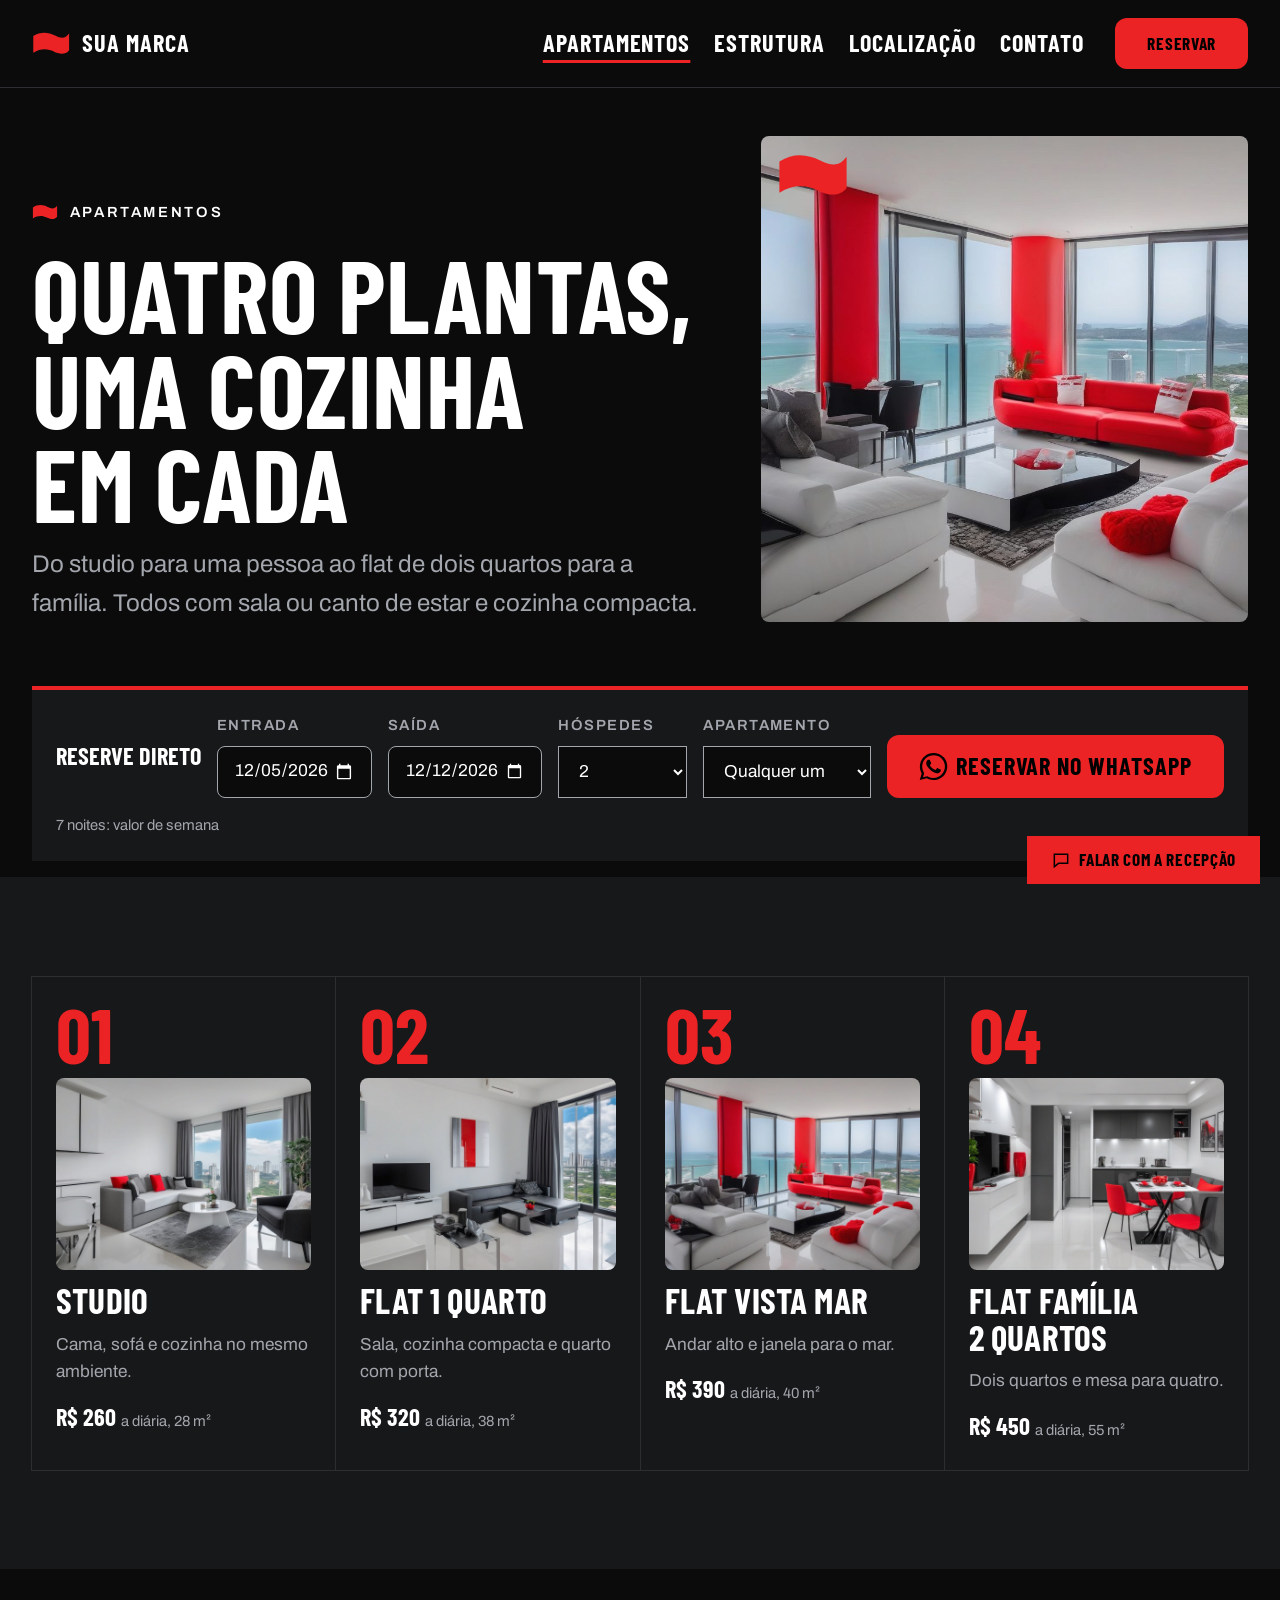
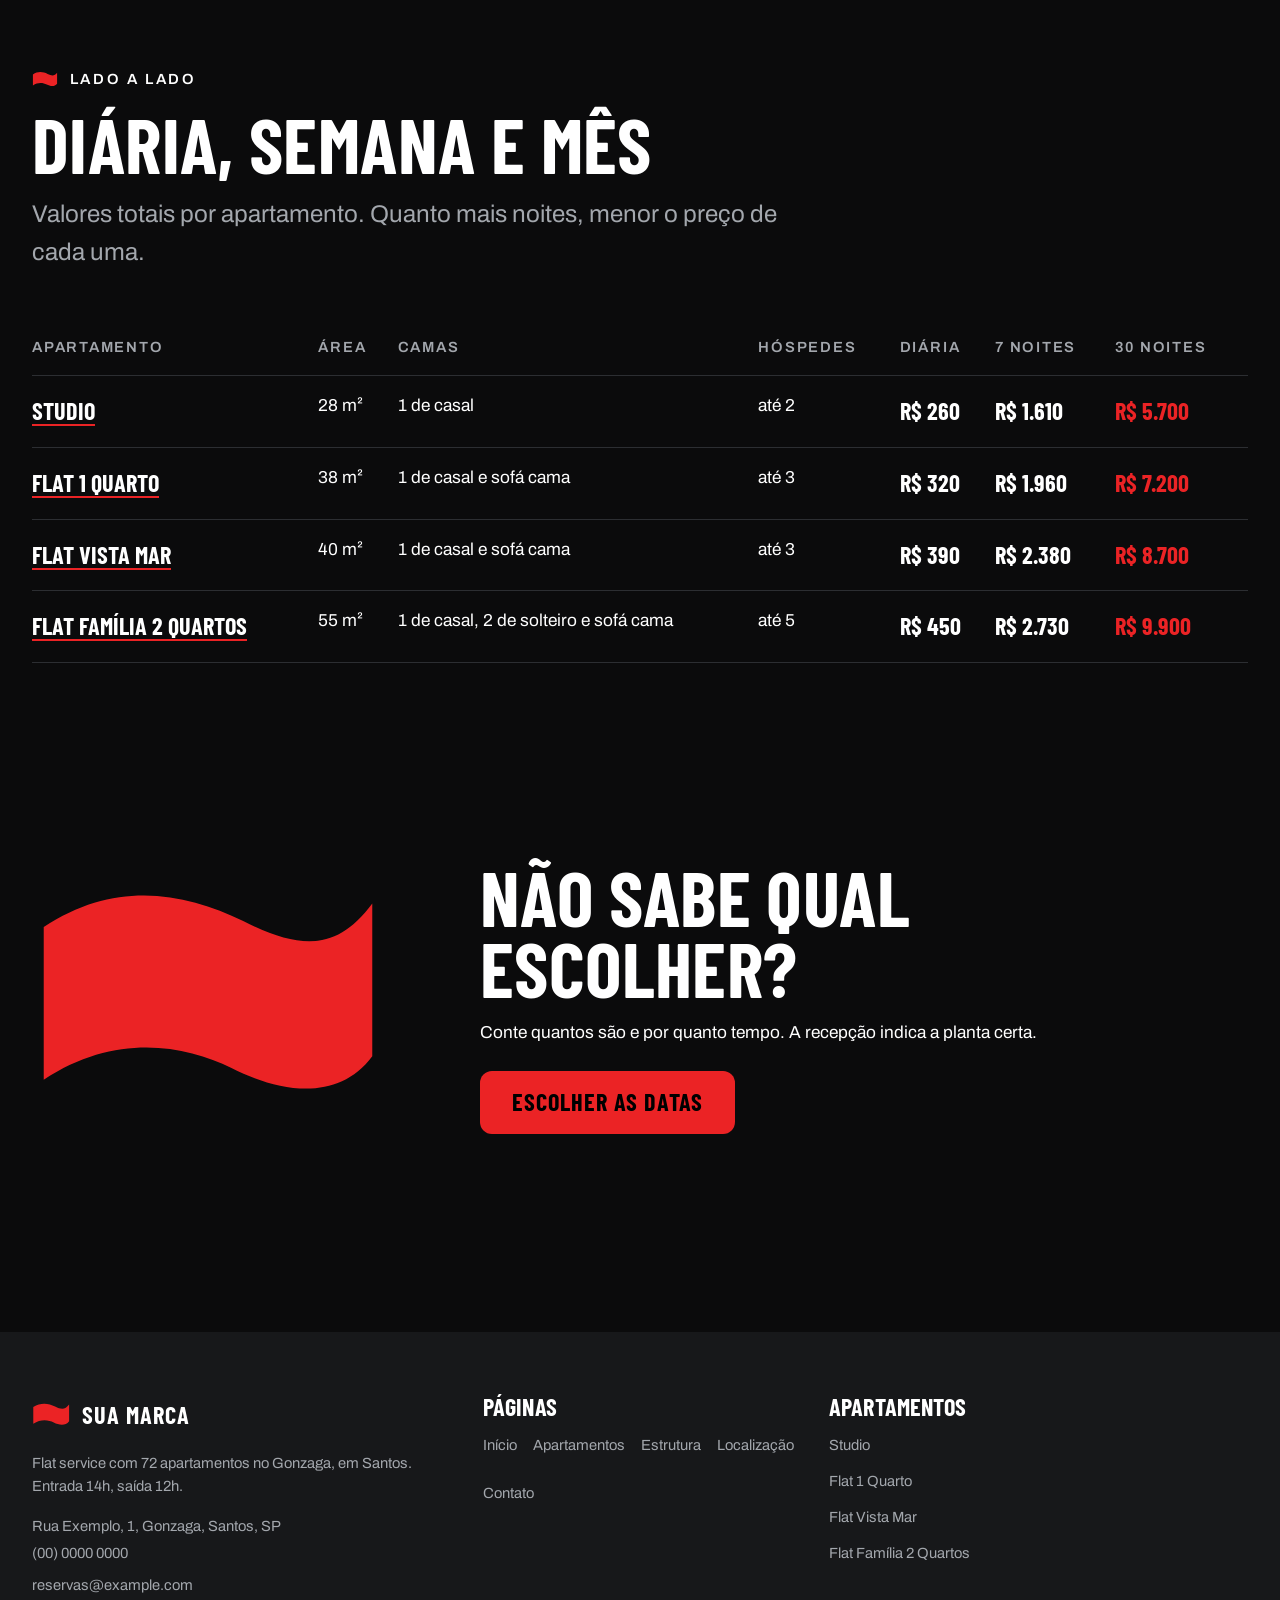
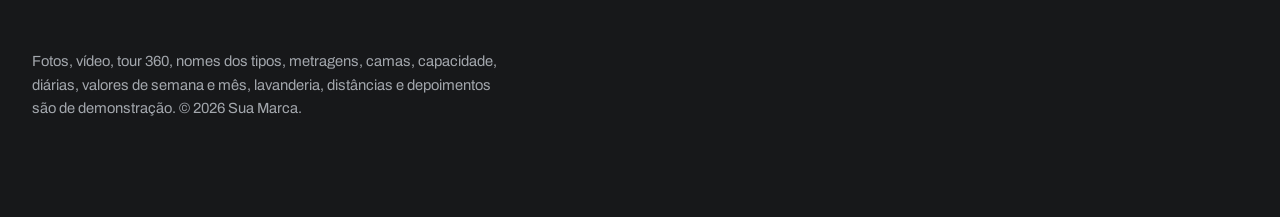
==== apartamentos.html @ 9be9b2e8 "Site novo: páginas, fotos, tour 360 e vídeo do hero" ====
<!doctype html>
<html lang="pt-BR">
<head>
<meta charset="utf-8">
<meta name="viewport" content="width=device-width, initial-scale=1">
<title>Apartamentos e valores de semana e mês | Sua Marca</title>
<meta name="description" content="Studio, Flat 1 Quarto, Flat Vista Mar e Flat Família 2 Quartos no Gonzaga, em Santos, com tabela de diária, 7 e 30 noites e tour 360.">
<link rel="canonical" href="https://lugusofficial.github.io/flat-service-santos/apartamentos.html">
<meta property="og:type" content="website">
<meta property="og:site_name" content="Sua Marca">
<meta property="og:title" content="Apartamentos e valores de semana e mês | Sua Marca">
<meta property="og:description" content="Studio, Flat 1 Quarto, Flat Vista Mar e Flat Família 2 Quartos no Gonzaga, em Santos, com tabela de diária, 7 e 30 noites e tour 360.">
<meta property="og:url" content="https://lugusofficial.github.io/flat-service-santos/apartamentos.html">
<meta property="og:image" content="assets/fachada.jpg">
<meta name="twitter:card" content="summary_large_image">
<meta name="theme-color" content="#0b0b0c">
<link rel="icon" href="assets/favicon.svg" type="image/svg+xml">
<link rel="preconnect" href="https://fonts.googleapis.com">
<link rel="preconnect" href="https://fonts.gstatic.com" crossorigin>
<link rel="stylesheet" href="https://fonts.googleapis.com/css2?family=Barlow+Condensed:wght@700&family=Archivo:wght@400;600&display=swap">
<link rel="stylesheet" href="css/tokens.css?v=4b7192af">
<link rel="stylesheet" href="css/base.css?v=050fb767">
<link rel="stylesheet" href="css/site.css?v=db45682c">
<script type="application/ld+json">{"@context": "https://schema.org", "@type": "Hotel", "name": "Sua Marca", "description": "Flat service com 72 apartamentos com sala, cozinha compacta e quarto no Gonzaga, em Santos.", "url": "https://lugusofficial.github.io/flat-service-santos/", "telephone": "+0000000000", "email": "reservas@example.com", "checkinTime": "14:00", "checkoutTime": "12:00", "numberOfRooms": 72, "address": {"@type": "PostalAddress", "streetAddress": "Rua Exemplo, 1", "addressLocality": "Santos", "addressRegion": "SP", "addressCountry": "BR"}, "amenityFeature": [{"@type": "LocationFeatureSpecification", "name": "Cozinha compacta", "value": true}, {"@type": "LocationFeatureSpecification", "name": "Café da manhã", "value": true}, {"@type": "LocationFeatureSpecification", "name": "Sala de eventos", "value": true}, {"@type": "LocationFeatureSpecification", "name": "Wifi grátis", "value": true}]}</script>
<script src="js/main.js?v=2a4c74f6" defer></script>
<script src="js/atendente.js?v=bc382a31" defer></script>
</head>
<body>
<a class="skip-link" href="#main">Pular para o conteúdo</a>
<header class="site-header">
  <div class="container site-header__inner">
    <a class="brand" href="index.html" aria-label="Sua Marca, página inicial"><svg class="brand__bandeira" viewBox="0 0 60 40" aria-hidden="true" focusable="false"><path d="M2 8C14 0 26 2 36 7s16 5 22-3v26c-6 8-16 6-24 2S14 26 2 34z" fill="currentColor"/></svg><span>Sua Marca</span></a>
    <button class="nav-toggle" type="button" aria-expanded="false" aria-controls="site-nav">
      <svg class="icon icon--menu" viewBox="0 0 24 24" aria-hidden="true" focusable="false"><path d="M4 7h16M4 12h16M4 17h16"/></svg>
      <svg class="icon icon--close" viewBox="0 0 24 24" aria-hidden="true" focusable="false" hidden><path d="M6 6l12 12M18 6L6 18"/></svg>
      <span class="visually-hidden">Menu</span>
    </button>
    <nav class="site-nav" id="site-nav" aria-label="Principal" data-open="false">
      <ul><li><a href="apartamentos.html" aria-current="page">Apartamentos</a></li><li><a href="estrutura.html">Estrutura</a></li><li><a href="localizacao.html">Localização</a></li><li><a href="contato.html">Contato</a></li></ul>
      <a class="btn btn--primary" href="#reservar">Reservar</a>
    </nav>
  </div>
</header>
<main id="main">
  <section class="topo hero">
    <div class="container">
      <div class="stack">
        <p class="kicker">Apartamentos</p>
        <h1>Quatro plantas, uma cozinha em cada</h1>
        <p class="lead">Do studio para uma pessoa ao flat de dois quartos para a família. Todos com sala ou canto de estar e cozinha compacta.</p>
        
      </div>
      <div class="topo__foto"><img src="assets/vista-1.jpg" alt="Sala do flat em andar alto com janela grande para a praia e o mar" width="1216" height="832" decoding="async"></div>
    </div>
  </section>

<div class="reserva" id="reservar">
  <form class="container reserva__form" action="contato.html" method="get" data-reserva data-whatsapp="https://wa.me/0000000000">
    <p class="reserva__titulo">Reserve direto</p>
    <div class="field"><label for="r-entrada">Entrada</label><input id="r-entrada" name="entrada" type="date" required></div>
    <div class="field"><label for="r-saida">Saída</label><input id="r-saida" name="saida" type="date" required></div>
    <div class="field"><label for="r-hospedes">Hóspedes</label><select id="r-hospedes" name="hospedes"><option value="1">1</option><option value="2" selected>2</option><option value="3">3</option><option value="4">4</option><option value="5">5</option></select></div>
    <div class="field"><label for="r-apto">Apartamento</label><select id="r-apto" name="apartamento"><option value="">Qualquer um</option><option>Studio</option><option>Flat 1 Quarto</option><option>Flat Vista Mar</option><option>Flat Família 2 Quartos</option></select></div>
    <button class="btn btn--primary" type="submit"><svg class="icon icon--wa" viewBox="0 0 24 24" aria-hidden="true" focusable="false"><path d="M17.47 14.38c-.3-.15-1.76-.87-2.03-.97-.27-.1-.47-.15-.67.15-.2.3-.77.97-.94 1.17-.17.2-.35.22-.65.07-.3-.15-1.26-.46-2.4-1.48-.89-.79-1.49-1.77-1.66-2.07-.17-.3-.02-.46.13-.61.13-.13.3-.35.45-.52.15-.17.2-.3.3-.5.1-.2.05-.37-.02-.52-.07-.15-.67-1.62-.92-2.22-.24-.58-.49-.5-.67-.51h-.57c-.2 0-.52.07-.8.37-.27.3-1.04 1.02-1.04 2.48s1.07 2.88 1.21 3.08c.15.2 2.1 3.2 5.08 4.49.71.31 1.26.49 1.69.63.71.23 1.36.2 1.87.12.57-.09 1.76-.72 2.01-1.41.25-.7.25-1.29.17-1.41-.07-.13-.27-.2-.57-.35zM12.05 21.5h-.01a9.4 9.4 0 0 1-4.79-1.31l-.34-.2-3.56.93.95-3.47-.22-.36a9.38 9.38 0 0 1-1.44-5.01c0-5.19 4.23-9.41 9.42-9.41a9.36 9.36 0 0 1 6.66 2.76 9.35 9.35 0 0 1 2.75 6.66c0 5.19-4.23 9.41-9.42 9.41zm8.02-17.43A11.27 11.27 0 0 0 12.05.75C5.8.75.72 5.83.72 12.08c0 2 .52 3.95 1.52 5.66L.62 23.25l5.65-1.48a11.3 11.3 0 0 0 5.78 1.48h.01c6.25 0 11.33-5.08 11.33-11.33 0-3.03-1.18-5.87-3.32-8.01z"/></svg>Reservar no WhatsApp</button>
    <p class="reserva__noites" data-noites aria-live="polite"></p>
  </form>
</div>

  <section class="section faixa">
    <div class="container">
      <h2 class="visually-hidden">Os quatro tipos</h2>
      <div class="aptos linhas" data-reveal-filhos>
        <a class="apto" href="studio.html">
          <span class="apto__num">01</span>
          <img src="assets/studio-1.jpg" alt="Studio com cama de casal, sofá grafite, mesa redonda e cozinha compacta branca junto à janela" width="1216" height="832" loading="lazy" decoding="async">
          <h3>Studio</h3>
          <p>Cama, sofá e cozinha no mesmo ambiente.</p>
          <p class="apto__preco">R$ 260 <small>a diária, 28 m²</small></p>
        </a>
        <a class="apto" href="flat-1-quarto.html">
          <span class="apto__num">02</span>
          <img src="assets/umquarto-1.jpg" alt="Sala do flat com sofá de couro preto, TV, mesa para dois, cozinha compacta e porta para a sacada" width="1216" height="832" loading="lazy" decoding="async">
          <h3>Flat 1 Quarto</h3>
          <p>Sala, cozinha compacta e quarto com porta.</p>
          <p class="apto__preco">R$ 320 <small>a diária, 38 m²</small></p>
        </a>
        <a class="apto" href="flat-vista-mar.html">
          <span class="apto__num">03</span>
          <img src="assets/vista-1.jpg" alt="Sala do flat em andar alto com janela grande para a praia e o mar de Santos, sofá grafite e almofada vermelha" width="1216" height="832" loading="lazy" decoding="async">
          <h3>Flat Vista Mar</h3>
          <p>Andar alto e janela para o mar.</p>
          <p class="apto__preco">R$ 390 <small>a diária, 40 m²</small></p>
        </a>
        <a class="apto" href="flat-familia.html">
          <span class="apto__num">04</span>
          <img src="assets/familia-1.jpg" alt="Sala do flat de dois quartos com sofá cama, mesa para quatro e cozinha compacta, decoração branca e grafite" width="1216" height="832" loading="lazy" decoding="async">
          <h3>Flat Família 2 Quartos</h3>
          <p>Dois quartos e mesa para quatro.</p>
          <p class="apto__preco">R$ 450 <small>a diária, 55 m²</small></p>
        </a>
      </div>
    </div>
  </section>

  <section class="section" id="comparar">
    <div class="container">
      <div class="cabeca">
        <p class="kicker">Lado a lado</p>
        <h2>Diária, semana e mês</h2>
        <p class="lead">Valores totais por apartamento. Quanto mais noites, menor o preço de cada uma.</p>
      </div>
      <div class="tabela">
        <table class="comparar">
          <caption class="visually-hidden">Comparativo dos apartamentos com área, camas, hóspedes e valores</caption>
          <thead><tr><th scope="col">Apartamento</th><th scope="col">Área</th><th scope="col">Camas</th><th scope="col">Hóspedes</th><th scope="col">Diária</th><th scope="col">7 noites</th><th scope="col">30 noites</th></tr></thead>
          <tbody><tr><th scope="row"><a href="studio.html">Studio</a></th><td data-rotulo="Área">28 m²</td><td data-rotulo="Camas">1 de casal</td><td data-rotulo="Hóspedes">até 2</td><td data-rotulo="Diária">R$ 260</td><td data-rotulo="7 noites">R$ 1.610</td><td data-rotulo="30 noites">R$ 5.700</td></tr><tr><th scope="row"><a href="flat-1-quarto.html">Flat 1 Quarto</a></th><td data-rotulo="Área">38 m²</td><td data-rotulo="Camas">1 de casal e sofá cama</td><td data-rotulo="Hóspedes">até 3</td><td data-rotulo="Diária">R$ 320</td><td data-rotulo="7 noites">R$ 1.960</td><td data-rotulo="30 noites">R$ 7.200</td></tr><tr><th scope="row"><a href="flat-vista-mar.html">Flat Vista Mar</a></th><td data-rotulo="Área">40 m²</td><td data-rotulo="Camas">1 de casal e sofá cama</td><td data-rotulo="Hóspedes">até 3</td><td data-rotulo="Diária">R$ 390</td><td data-rotulo="7 noites">R$ 2.380</td><td data-rotulo="30 noites">R$ 8.700</td></tr><tr><th scope="row"><a href="flat-familia.html">Flat Família 2 Quartos</a></th><td data-rotulo="Área">55 m²</td><td data-rotulo="Camas">1 de casal, 2 de solteiro e sofá cama</td><td data-rotulo="Hóspedes">até 5</td><td data-rotulo="Diária">R$ 450</td><td data-rotulo="7 noites">R$ 2.730</td><td data-rotulo="30 noites">R$ 9.900</td></tr></tbody>
        </table>
      </div>
    </div>
  </section>

  <section class="section chamada">
    <div class="container chamada__grade">
      <span class="bandeira bandeira--grande" aria-hidden="true"></span>
      <div class="stack">
        <h2>Não sabe qual escolher?</h2>
        <p>Conte quantos são e por quanto tempo. A recepção indica a planta certa.</p>
        <a class="btn btn--primary" href="#reservar">Escolher as datas</a>
      </div>
    </div>
  </section>
</main>

<div class="atendente" data-atendente data-whatsapp="https://wa.me/0000000000" hidden>
  <button class="atendente__abrir" type="button" data-atendente-abrir aria-expanded="false" aria-controls="atendente-painel">
    <svg class="atendente__icone" viewBox="0 0 24 24" aria-hidden="true" focusable="false"><path d="M4 5h16v11H9l-5 4z"/></svg>
    <span>Falar com a recepção</span>
  </button>
  <div class="atendente__painel" id="atendente-painel" role="dialog" aria-labelledby="atendente-titulo" data-atendente-painel hidden>
    <div class="atendente__topo">
      <p class="atendente__titulo" id="atendente-titulo">Atendente de demonstração</p>
      <button class="atendente__fechar" type="button" data-atendente-fechar>
        <svg class="icon" viewBox="0 0 24 24" aria-hidden="true" focusable="false"><path d="M6 6l12 12M18 6L6 18"/></svg>
        <span class="visually-hidden">Fechar a conversa</span>
      </button>
    </div>
    <ol class="atendente__mensagens" data-atendente-mensagens aria-live="polite"></ol>
    <ul class="atendente__chips" data-atendente-chips></ul>
    <form class="atendente__form" data-atendente-form>
      <label class="visually-hidden" for="atendente-texto">Sua mensagem</label>
      <input id="atendente-texto" type="text" autocomplete="off" maxlength="200" placeholder="Pergunte sobre semana, mês ou diária">
      <button class="atendente__enviar" type="submit">Enviar</button>
    </form>
    <p class="atendente__aviso">Respostas automáticas de demonstração. Para reservar, a conversa segue no WhatsApp.</p>
  </div>
</div>
<footer class="site-footer">
  <div class="container">
    <div class="rodape">
      <div class="stack">
        <a class="brand" href="index.html" aria-label="Sua Marca, página inicial"><svg class="brand__bandeira" viewBox="0 0 60 40" aria-hidden="true" focusable="false"><path d="M2 8C14 0 26 2 36 7s16 5 22-3v26c-6 8-16 6-24 2S14 26 2 34z" fill="currentColor"/></svg><span>Sua Marca</span></a>
        <p>Flat service com 72 apartamentos no Gonzaga, em Santos. Entrada 14h, saída 12h.</p>
        <p>Rua Exemplo, 1, Gonzaga, Santos, SP<br><a href="tel:+0000000000">(00) 0000 0000</a><br><a href="mailto:reservas@example.com">reservas@example.com</a></p>
      </div>
      <nav aria-label="Rodapé">
        <h2>Páginas</h2>
        <ul><li><a href="index.html">Início</a></li><li><a href="apartamentos.html">Apartamentos</a></li><li><a href="estrutura.html">Estrutura</a></li><li><a href="localizacao.html">Localização</a></li><li><a href="contato.html">Contato</a></li></ul>
      </nav>
      <div>
        <h2>Apartamentos</h2>
        <ul><li><a href="studio.html">Studio</a></li><li><a href="flat-1-quarto.html">Flat 1 Quarto</a></li><li><a href="flat-vista-mar.html">Flat Vista Mar</a></li><li><a href="flat-familia.html">Flat Família 2 Quartos</a></li></ul>
      </div>
    </div>
    <p class="rodape__fim">Fotos, vídeo, tour 360, nomes dos tipos, metragens, camas, capacidade, diárias, valores de semana e mês, lavanderia, distâncias e depoimentos são de demonstração. © <span data-year>2026</span> Sua Marca.</p>
  </div>
</footer>
</body>
</html>
---- css/tokens.css ----
/* Tokens do flat do Gonzaga (DESIGN.md do projeto). Tema escuro de verdade:
   preto e grafite de fundo, branco no texto e o vermelho da bandeira do logo
   como unica cor de acento. Vermelho sobre preto da 4,5:1, entao so vai em
   botao, bandeira e numero grande; o texto do botao e preto (4,8:1). */
:root {
  --preto: #0b0b0c;
  --grafite: #17181a;
  --branco: #ffffff;
  --cinza: #a3a7ad;
  --linha: #2c2e32;
  --vermelho: #eb2325;
  --sobre-vermelho: #000000;

  --color-bg: var(--preto);
  --color-text: var(--branco);
  --color-muted: var(--cinza);
  --color-surface: var(--grafite);
  --color-rule: var(--linha);
  --color-accent: var(--vermelho);
  --color-on-accent: var(--sobre-vermelho);
  --color-focus: var(--branco);

  --font-display: "Barlow Condensed", "Arial Narrow", "Roboto Condensed", sans-serif;
  --font-body: "Archivo", system-ui, -apple-system, "Segoe UI", sans-serif;
  --weight-display: 700;
  --weight-display-strong: 700;
  --weight-body: 400;
  --weight-body-medium: 600;

  --step--1: clamp(0.86rem, 0.84rem + 0.1vw, 0.92rem);
  --step-0: clamp(1rem, 0.96rem + 0.2vw, 1.08rem);
  --step-1: clamp(1.25rem, 1.15rem + 0.45vw, 1.55rem);
  --step-2: clamp(1.6rem, 1.4rem + 1vw, 2.2rem);
  --step-3: clamp(2.2rem, 1.8rem + 2vw, 3.4rem);
  --step-4: clamp(2.8rem, 2.1rem + 3.4vw, 5rem);
  --step-5: clamp(3.4rem, 2.4rem + 5vw, 7rem);
  --step-6: clamp(4.5rem, 3rem + 7.5vw, 10rem);
  --leading-body: 1.6;
  --leading-tight: 0.92;
  --measure: 60ch;

  --space-1: 0.25rem;
  --space-2: 0.5rem;
  --space-3: 0.75rem;
  --space-4: 1rem;
  --space-5: 1.5rem;
  --space-6: 2rem;
  --space-7: 3rem;
  --space-8: 4rem;
  --space-9: 6rem;
  --gutter: 1.25rem;
  --container: 76rem;
  --section-gap: clamp(4.5rem, 3rem + 4vw, 7.5rem);

  /* O brief pede corte seco; os orcamentos do gate exigem botao com 12 px e
     midia com 8 px no minimo. Fica o minimo ate decisao humana (DESIGN.md). */
  --radius-sm: 8px;
  --radius-md: 8px;
  --radius-lg: 8px;
  --radius-pill: 12px;
}
---- css/base.css ----
/* Generated by scaffold.py. Base layer: reset, typography, primitives. Do not duplicate these rules in site.css. */
*, *::before, *::after { box-sizing: border-box; }
* { margin: 0; }
html { -webkit-text-size-adjust: 100%; scroll-behavior: smooth; }
body {
  background: var(--color-bg);
  color: var(--color-text);
  font-family: var(--font-body);
  font-weight: var(--weight-body);
  font-size: var(--step-0);
  line-height: var(--leading-body);
  -webkit-font-smoothing: antialiased;
  overflow-wrap: anywhere;
}
img, svg, video { display: block; max-width: 100%; height: auto; }
img { border-radius: var(--radius-md); }
input, button, textarea, select { font: inherit; color: inherit; }
button { cursor: pointer; }
a { color: inherit; text-decoration-thickness: 1px; text-underline-offset: 0.15em; cursor: pointer; }
ul, ol { list-style: none; padding: 0; }
[hidden] { display: none !important; }
table { border-collapse: collapse; width: 100%; }
th, td { text-align: left; padding: var(--space-2) 0; vertical-align: top; }
hr, .rule { border: 0; border-top: 1px solid var(--color-rule); }

h1, h2, h3, h4 {
  font-family: var(--font-display);
  font-weight: var(--weight-display);
  line-height: var(--leading-tight);
  letter-spacing: -0.01em;
  text-wrap: balance;
}
h1 { font-size: var(--step-5); }
h2 { font-size: var(--step-3); }
h3 { font-size: var(--step-1); }
p, li, td, th, dd, dt, label, blockquote { max-width: var(--measure); }
.lead { font-size: var(--step-1); color: var(--color-muted); }
.muted { color: var(--color-muted); }
.label { font-size: var(--step--1); letter-spacing: 0.08em; text-transform: uppercase; color: var(--color-muted); }
.display { font-size: var(--step-4); font-family: var(--font-display); font-weight: var(--weight-display); line-height: var(--leading-tight); }

/* Layout primitives */
.container { width: min(100% - 2 * var(--gutter), var(--container)); margin-inline: auto; }
.container--narrow { max-width: 40rem; }
.container--wide { max-width: 90rem; }
.section { padding-block: var(--section-gap); }
.stack > * + * { margin-top: var(--space-4); }
.stack--lg > * + * { margin-top: var(--space-6); }
.stack--xl > * + * { margin-top: var(--space-8); }
.cluster { display: flex; flex-wrap: wrap; gap: var(--space-4); align-items: center; }
.split { display: grid; gap: var(--space-6); align-items: start; }
.grid { display: grid; gap: var(--space-6) var(--space-7); }
.media { border-radius: var(--radius-lg); overflow: hidden; }
.media img { border-radius: inherit; width: 100%; }
.surface { background: var(--color-surface); border-radius: var(--radius-lg); padding: var(--space-6); }
.numeral { font-family: var(--font-display); font-size: var(--step-4); line-height: 1; color: var(--color-muted); }
@media (min-width: 48em) {
  .split { grid-template-columns: repeat(2, minmax(0, 1fr)); gap: var(--space-8); }
  .split--wide-media { grid-template-columns: 5fr 7fr; }
  .split--wide-text { grid-template-columns: 7fr 5fr; }
  .grid--3 { grid-template-columns: repeat(3, minmax(0, 1fr)); }
  .grid--2 { grid-template-columns: repeat(2, minmax(0, 1fr)); }
  .surface { padding: var(--space-8); }
}

/* Buttons: pill by default, one primary per viewport */
.btn {
  display: inline-flex; align-items: center; justify-content: center; gap: var(--space-2);
  min-height: 3rem; padding: var(--space-3) var(--space-6);
  border-radius: var(--radius-pill); border: 0;
  font-weight: var(--weight-body-medium); text-decoration: none; cursor: pointer;
  transition: opacity 150ms ease, transform 150ms ease;
}
.btn--primary { background: var(--color-accent); color: var(--color-on-accent); }
.btn--primary:hover { opacity: 0.9; }
.btn--primary:active { transform: translateY(1px); }
.btn--link { padding-inline: 0; min-height: auto; text-decoration: underline; text-underline-offset: 0.2em; }
.icon { width: 1.25em; height: 1.25em; fill: none; stroke: currentColor; stroke-width: 1.75; stroke-linecap: round; stroke-linejoin: round; flex: none; }

/* Header and navigation */
.site-header { padding-block: var(--space-4); }
.site-header__inner { display: flex; align-items: center; justify-content: space-between; gap: var(--space-4); flex-wrap: wrap; }
.brand { font-family: var(--font-display); font-weight: var(--weight-display-strong); font-size: var(--step-1); text-decoration: none; }
.nav-toggle { background: none; border: 0; padding: var(--space-2); border-radius: var(--radius-pill); display: inline-flex; }
.site-nav { display: none; width: 100%; padding-top: var(--space-4); }
.site-nav[data-open="true"] { display: block; }
.site-nav ul { display: flex; flex-direction: column; gap: var(--space-3); margin-bottom: var(--space-4); }
.site-nav a:not(.btn) { text-decoration: none; padding-block: var(--space-2); display: inline-block; }
.site-nav a:not(.btn):hover { text-decoration: underline; }
@media (min-width: 48em) {
  .nav-toggle { display: none; }
  .site-nav { display: flex; width: auto; padding: 0; align-items: center; gap: var(--space-6); }
  .site-nav ul { flex-direction: row; gap: var(--space-5); margin: 0; }
}

/* Forms: visible labels, one rule per field */
.field { display: grid; gap: var(--space-2); }
.field input, .field textarea {
  width: 100%; padding: var(--space-3) var(--space-4);
  background: transparent; border: 1px solid var(--color-rule); border-radius: var(--radius-md);
}
.field textarea { min-height: 8rem; resize: vertical; }
.form-status { color: var(--color-muted); min-height: 1.5em; }

/* Footer */
.site-footer { padding-block: var(--space-8) var(--space-6); color: var(--color-muted); font-size: var(--step--1); }
.site-footer nav ul { display: flex; flex-wrap: wrap; gap: var(--space-4); }
.site-footer a { text-decoration: none; }
.site-footer a:hover { text-decoration: underline; }

/* Accessibility */
.visually-hidden { position: absolute; width: 1px; height: 1px; overflow: hidden; clip: rect(0 0 0 0); white-space: nowrap; }
.skip-link { position: absolute; left: -999px; top: var(--space-4); z-index: 10; background: var(--color-accent); color: var(--color-on-accent); padding: var(--space-3) var(--space-5); border-radius: var(--radius-pill); text-decoration: none; }
.skip-link:focus { left: var(--space-4); }
:focus-visible { outline: 2px solid var(--color-focus); outline-offset: 3px; border-radius: var(--radius-sm); }
@media (prefers-reduced-motion: reduce) {
  *, *::before, *::after { animation-duration: 0.01ms !important; animation-iteration-count: 1 !important; transition-duration: 0.01ms !important; scroll-behavior: auto !important; }
}
---- css/site.css ----
/* Flat do Gonzaga: camada do site. Urbano grafico, cidade e noite: preto e
   grafite, titulos condensados em caixa alta, numeros grandes como
   informacao, grade visivel feita de linhas de 1 px (gap sobre fundo de
   linha, sem border) e a bandeira do logo como unico motivo. So tokens. */

:root { color-scheme: dark; }
body { overflow-x: hidden; }
::selection { background: var(--vermelho); color: var(--sobre-vermelho); }
h1, h2, h3 { text-transform: uppercase; letter-spacing: 0.005em; color: var(--branco); }
h1 { font-size: var(--step-5); }
h2 { font-size: var(--step-4); }
h3 { font-size: var(--step-1); line-height: 1.05; }
a { text-decoration-color: var(--vermelho); text-decoration-thickness: 2px; }

/* Bandeira: a forma do logo como mascara, sempre em vermelho. */
.bandeira, .kicker::before, .comodidades li::before, .depo__ponto::before, .topo__foto::after {
  background: var(--vermelho);
  -webkit-mask: url("../assets/bandeira.svg") center / contain no-repeat;
  mask: url("../assets/bandeira.svg") center / contain no-repeat;
}
.bandeira { display: block; aspect-ratio: 3 / 2; width: 100%; }
.bandeira--grande { max-width: 22rem; }

.kicker { display: inline-flex; align-items: center; gap: var(--space-3); font-weight: var(--weight-body-medium); font-size: var(--step--1); letter-spacing: 0.18em; text-transform: uppercase; color: var(--branco); }
.kicker::before { content: ""; width: 1.6rem; height: 1.1rem; flex: none; }
.kicker__num { font-family: var(--font-display); font-weight: var(--weight-display); font-size: var(--step-2); letter-spacing: 0; line-height: 1; color: var(--vermelho); }
.cabeca { display: grid; gap: var(--space-4); margin-bottom: var(--space-7); max-width: 48rem; }

/* Numeros como informacao */
.num { display: block; font-family: var(--font-display); font-weight: var(--weight-display); font-size: var(--step-6); line-height: 0.85; letter-spacing: -0.01em; color: var(--vermelho); }

/* Grade visivel: 1 px de linha entre blocos, sem border. */
.linhas { display: grid; gap: 1px; background: var(--linha); outline: 1px solid var(--linha); }
.linhas > * { background: var(--preto); }
.faixa .linhas > * { background: var(--grafite); }
.faixa { background: var(--grafite); }

/* Botoes e links */
.btn { font-family: var(--font-display); font-weight: var(--weight-display); font-size: var(--step-1); letter-spacing: 0.04em; text-transform: uppercase; min-height: 3.25rem; padding-inline: var(--space-6); transition: background-color 180ms ease, color 180ms ease; }
.btn--primary:hover { opacity: 1; background: var(--branco); color: var(--preto); }
.btn .icon--wa { width: 1.2em; height: 1.2em; fill: currentColor; stroke: none; }
.link-seta { display: inline-flex; align-items: center; min-height: 44px; font-family: var(--font-display); font-weight: var(--weight-display); font-size: var(--step-1); letter-spacing: 0.04em; text-transform: uppercase; color: var(--branco); text-decoration: underline; text-decoration-color: var(--vermelho); text-decoration-thickness: 3px; text-underline-offset: 0.3em; transition: text-underline-offset 200ms ease; }
.link-seta:hover { text-underline-offset: 0.5em; }

/* Cabecalho */
.site-header { position: sticky; top: 0; z-index: 30; background: var(--preto); border-bottom: 1px solid var(--linha); transition: background-color 250ms ease; }
.site-header.is-sobre { background: transparent; border-bottom-color: transparent; }
.site-header.is-aberto { background: var(--preto); }
.brand { display: inline-flex; align-items: center; gap: var(--space-3); font-size: var(--step-1); text-transform: uppercase; letter-spacing: 0.04em; color: var(--branco); }
.brand svg { width: 2.4rem; height: 1.6rem; flex: none; color: var(--vermelho); }
.nav-toggle { color: var(--branco); min-width: 44px; min-height: 44px; align-items: center; justify-content: center; }
.site-nav a:not(.btn) { font-family: var(--font-display); font-weight: var(--weight-display); font-size: var(--step-1); letter-spacing: 0.04em; text-transform: uppercase; color: var(--branco); }
.site-nav a[aria-current="page"]:not(.btn) { text-decoration: underline; text-decoration-color: var(--vermelho); text-decoration-thickness: 3px; text-underline-offset: 0.35em; }
.site-nav .btn { min-height: 2.75rem; font-size: var(--step-0); }
@media (min-width: 48em) and (max-width: 67.99em) {
  .nav-toggle { display: inline-flex; }
  .site-nav { display: none; width: 100%; padding-top: var(--space-4); }
  .site-nav[data-open="true"] { display: block; }
  .site-nav ul { flex-direction: column; gap: var(--space-3); margin-bottom: var(--space-4); }
}

/* Heroi de video em tela cheia, com a grade da cidade por cima */
.cena { position: relative; min-height: 100svh; margin-top: calc(-1 * var(--altura-header, 4.5rem)); display: grid; align-items: end; padding-block: var(--space-9) calc(var(--space-9) + var(--space-7)); overflow: hidden; background: var(--grafite); }
.cena__midia, .cena__midia video, .cena__midia img { position: absolute; inset: 0; width: 100%; height: 100%; object-fit: cover; }
/* Midia de fundo sangrada ate a borda da tela: sem raio. */
.cena__midia img { border-radius: inherit; }
.cena__midia::after { content: ""; position: absolute; inset: 0; background: color-mix(in srgb, var(--preto) 55%, transparent); }
.cena video::-webkit-media-controls-start-playback-button { display: none; }
.cena__grade { position: absolute; inset: 0; display: grid; grid-template-columns: repeat(2, minmax(0, 1fr)); pointer-events: none; }
.cena__grade span { outline: 1px solid color-mix(in srgb, var(--branco) 12%, transparent); }
.cena__grade span:nth-child(n+3) { display: none; }
@media (min-width: 48em) { .cena__grade { grid-template-columns: repeat(4, minmax(0, 1fr)); } .cena__grade span:nth-child(n+3) { display: block; } }
.cena__texto { position: relative; z-index: 1; display: grid; gap: var(--space-5); justify-items: start; }
.cena h1 { font-size: var(--step-6); max-width: 11ch; }
.cena__texto > p:not(.kicker) { font-size: var(--step-1); max-width: 34ch; }
.cena__seta { position: absolute; z-index: 1; left: 50%; bottom: calc(var(--space-8) + var(--space-6)); translate: -50% 0; width: 2.75rem; height: 2.75rem; display: grid; place-items: center; color: var(--branco); outline: 1px solid currentColor; outline-offset: -1px; animation: desce 2.6s ease-in-out infinite; }
@keyframes desce { 0%, 100% { transform: translateY(0); } 50% { transform: translateY(8px); } }
@media (min-width: 48em) { .cena__seta { display: none; } }

/* Topo das paginas internas */
.topo { padding-block: var(--space-7) var(--space-8); }
.topo .container { display: grid; gap: var(--space-7); align-items: end; }
@media (min-width: 52em) { .topo .container { grid-template-columns: minmax(0, 7fr) minmax(0, 5fr); } }
.topo .cluster { margin-top: var(--space-5); }
.topo__foto { position: relative; }
.topo__foto img { width: 100%; aspect-ratio: 1 / 1; object-fit: cover; }
.topo__foto::after { content: ""; position: absolute; left: var(--space-4); top: var(--space-4); width: 4.5rem; aspect-ratio: 3 / 2; }

/* Barra de reserva: sobe sobre o fim do heroi na home */
.reserva { position: relative; z-index: 2; }
.cena + .reserva { margin-top: calc(-1 * var(--space-9)); }
.topo + .reserva { margin-bottom: var(--space-4); }
.reserva__form { display: grid; gap: var(--space-4); align-items: end; padding: var(--space-5); background: var(--grafite); border-top: 4px solid var(--vermelho); }
.reserva__titulo { font-family: var(--font-display); font-weight: var(--weight-display); font-size: var(--step-2); text-transform: uppercase; line-height: 1; }
.reserva .field { min-width: 0; }
.reserva .field label { font-size: var(--step--1); letter-spacing: 0.1em; text-transform: uppercase; color: var(--cinza); white-space: nowrap; overflow: hidden; text-overflow: ellipsis; }
.reserva .field input, .reserva .field select { min-width: 0; height: 3.25rem; padding-block: 0; line-height: 1.2; }
.reserva__noites { grid-column: 1 / -1; min-height: 1.6em; font-size: var(--step--1); color: var(--cinza); }
@media (min-width: 40em) { .reserva__form { grid-template-columns: repeat(2, minmax(0, 1fr)); } .reserva__titulo { grid-column: 1 / -1; } }
@media (min-width: 75em) { .reserva__form { grid-template-columns: auto minmax(0, 1.2fr) minmax(0, 1.2fr) minmax(0, 1fr) minmax(0, 1.3fr) auto; } .reserva__titulo { grid-column: auto; align-self: center; font-size: var(--step-1); white-space: nowrap; } }

/* Campos */
.field label { font-weight: var(--weight-body-medium); }
.field input, .field select { width: 100%; min-height: 3rem; padding: var(--space-3) var(--space-4); background: var(--preto); color: var(--branco); border: 1px solid var(--cinza); }

/* O flat: titulo, fachada e numeros */
.flat { display: grid; gap: var(--space-7); }
.flat .cabeca { margin: 0; align-self: center; }
.flat__foto img { width: 100%; aspect-ratio: 16 / 10; object-fit: cover; }
@media (min-width: 52em) { .flat { grid-template-columns: minmax(0, 5fr) minmax(0, 7fr); } .numeros.linhas { grid-column: 1 / -1; } }
.numeros { grid-template-columns: minmax(0, 1fr); }
.numeros li { display: flex; align-items: baseline; justify-content: space-between; gap: var(--space-4); padding: var(--space-5); font-weight: var(--weight-body-medium); letter-spacing: 0.12em; text-transform: uppercase; max-width: none; }
.numeros .num { font-size: var(--step-5); }
@media (min-width: 40em) {
  .numeros { grid-template-columns: none; grid-auto-columns: minmax(0, 1fr); grid-auto-flow: column; }
  .numeros li { display: grid; align-content: start; gap: var(--space-4); padding: var(--space-6); }
  .numeros .num { font-size: var(--step-6); }
}
.horarios__nota { margin-top: var(--space-5); color: var(--cinza); }

/* Apartamentos */
.aptos { grid-template-columns: minmax(0, 1fr); }
@media (min-width: 40em) { .aptos { grid-template-columns: repeat(2, minmax(0, 1fr)); } }
@media (min-width: 72em) { .aptos { grid-template-columns: repeat(4, minmax(0, 1fr)); } }
.apto { display: grid; gap: var(--space-3); align-content: start; padding: var(--space-5); color: inherit; text-decoration: none; }
.apto:hover h3 { text-decoration: underline; text-decoration-color: var(--vermelho); text-decoration-thickness: 3px; text-underline-offset: 0.15em; }
.apto__num { font-family: var(--font-display); font-weight: var(--weight-display); font-size: var(--step-4); line-height: 0.85; color: var(--vermelho); }
.apto img { width: 100%; aspect-ratio: 4 / 3; object-fit: cover; }
.apto h3 { font-size: var(--step-2); }
.apto p { color: var(--cinza); }
.apto .apto__preco { font-family: var(--font-display); font-weight: var(--weight-display); font-size: var(--step-1); color: var(--branco); }
.apto__preco small { font-family: var(--font-body); font-weight: var(--weight-body); font-size: var(--step--1); color: var(--cinza); }

/* Estadias longas */
.longas__grade { display: grid; gap: var(--space-7); align-items: start; }
.longas__grade > .bandeira { max-width: 9rem; }
@media (min-width: 52em) { .longas__grade { grid-template-columns: minmax(0, 4fr) minmax(0, 8fr); } .longas__grade > .bandeira { max-width: 22rem; } }
.longas__lista { margin-block: var(--space-6); grid-template-columns: minmax(0, 1fr); }
@media (min-width: 40em) { .longas__lista { grid-template-columns: repeat(2, minmax(0, 1fr)); } }
.longas__lista li { display: grid; gap: var(--space-2); align-content: start; padding: var(--space-5); }
.longas__lista .num { font-size: var(--step-5); }
.longas__lista p { color: var(--cinza); }

/* Depoimentos em slides */
.depo { position: relative; max-width: 52rem; }
.depo__trilho { display: grid; margin-top: var(--space-6); }
.depo__item { grid-area: 1 / 1; margin: 0; opacity: 0; visibility: hidden; transform: translateX(16px); transition: opacity 450ms ease, transform 450ms ease, visibility 0s 450ms; }
.depo__item.is-atual { opacity: 1; visibility: visible; transform: none; transition: opacity 450ms ease, transform 450ms ease; }
.depo blockquote { font-family: var(--font-display); font-weight: var(--weight-display); font-size: var(--step-3); line-height: 1.05; text-transform: uppercase; max-width: 26ch; }
.depo cite { display: block; margin-top: var(--space-5); font-style: normal; font-size: var(--step--1); letter-spacing: 0.12em; text-transform: uppercase; color: var(--cinza); }
.depo__nav { display: flex; gap: var(--space-1); margin-top: var(--space-6); margin-left: calc(-1 * var(--space-2)); }
.depo__ponto { width: 44px; height: 44px; border: 0; background: none; display: grid; place-items: center; }
.depo__ponto::before { content: ""; width: 1.5rem; height: 1rem; background: var(--linha); transition: background-color 250ms ease; }
.depo__ponto[aria-current="true"]::before { background: var(--vermelho); }
.depo__aviso { margin-top: var(--space-4); font-size: var(--step--1); color: var(--cinza); }

/* Localizacao e contato */
.local, .contato { display: grid; gap: var(--space-7); align-items: center; }
@media (min-width: 52em) { .local { grid-template-columns: minmax(0, 6fr) minmax(0, 5fr); } .local--inverso { grid-template-columns: minmax(0, 5fr) minmax(0, 6fr); } .contato { grid-template-columns: minmax(0, 5fr) minmax(0, 6fr); align-items: start; } }
.local img { width: 100%; aspect-ratio: 4 / 3; object-fit: cover; }
.local .cluster { margin-top: var(--space-6); }
.distancias { display: grid; margin-top: var(--space-5); }
.distancias li { display: flex; justify-content: space-between; gap: var(--space-4); padding-block: var(--space-3); border-bottom: 1px solid var(--linha); max-width: none; }
.distancias li > :last-child { color: var(--cinza); text-align: right; }

/* Chamada final */
.chamada__grade { display: grid; gap: var(--space-6); align-items: center; }
.chamada__grade > .bandeira { max-width: 8rem; }
@media (min-width: 52em) { .chamada__grade { grid-template-columns: minmax(0, 4fr) minmax(0, 8fr); gap: var(--space-8); } .chamada__grade > .bandeira { max-width: 22rem; } }
.chamada h2 { max-width: 16ch; }
.chamada .btn { margin-top: var(--space-5); }

/* Pagina de apartamento */
.ficha__grade { display: grid; gap: var(--space-7); align-items: start; }
@media (min-width: 52em) { .ficha__grade { grid-template-columns: minmax(0, 6fr) minmax(0, 6fr); gap: var(--space-8); } }
.ficha__grade h3 { margin-top: var(--space-6); }
.ficha { grid-template-columns: repeat(2, minmax(0, 1fr)); }
.ficha div { display: grid; gap: var(--space-2); align-content: start; padding: var(--space-5); }
.ficha .ficha__largo { grid-column: 1 / -1; }
.ficha dt { font-size: var(--step--1); letter-spacing: 0.12em; text-transform: uppercase; color: var(--cinza); }
.ficha dd { margin: 0; font-family: var(--font-display); font-weight: var(--weight-display); font-size: var(--step-2); line-height: 1; text-transform: uppercase; }
.ficha dd .num { display: inline; font-size: var(--step-5); }
.comodidades { display: flex; flex-wrap: wrap; gap: var(--space-3) var(--space-6); }
.comodidades li { display: inline-flex; align-items: center; gap: var(--space-2); }
.comodidades li::before { content: ""; width: 1rem; height: 0.7rem; flex: none; }
.galeria { display: grid; gap: var(--space-4); }
@media (min-width: 48em) { .galeria { grid-template-columns: minmax(0, 3fr) minmax(0, 2fr); } }
.galeria img { width: 100%; height: 100%; aspect-ratio: 4 / 3; object-fit: cover; }
.outros { display: flex; flex-wrap: wrap; gap: var(--space-2) var(--space-7); }

/* Estrutura */
.estrutura { grid-template-columns: minmax(0, 1fr); }
@media (min-width: 48em) { .estrutura { grid-template-columns: repeat(3, minmax(0, 1fr)); } }
.estrutura > li { display: grid; gap: var(--space-4); align-content: start; padding: var(--space-5); }
.estrutura .num { font-size: var(--step-4); }
.estrutura img { width: 100%; aspect-ratio: 16 / 10; object-fit: cover; }
.estrutura p { color: var(--cinza); }

/* Tabela comparativa */
.tabela { max-width: 100%; }
.comparar th, .comparar td { padding: var(--space-4) var(--space-4) var(--space-4) 0; border-bottom: 1px solid var(--linha); max-width: none; }
.comparar thead th { font-size: var(--step--1); letter-spacing: 0.12em; text-transform: uppercase; color: var(--cinza); font-weight: var(--weight-body-medium); }
.comparar tbody th { font-family: var(--font-display); font-weight: var(--weight-display); font-size: var(--step-1); text-transform: uppercase; }
.comparar tbody th a { color: var(--branco); }
.comparar td:nth-child(n+5) { font-family: var(--font-display); font-weight: var(--weight-display); font-size: var(--step-1); white-space: nowrap; }
.comparar td:last-child { color: var(--vermelho); }
@media (max-width: 47.99em) {
  .comparar thead { display: none; }
  .comparar tbody { display: grid; gap: 1px; background: var(--linha); }
  .comparar tr { display: grid; grid-template-columns: repeat(2, minmax(0, 1fr)); column-gap: var(--space-4); padding-block: var(--space-4); background: var(--preto); }
  .comparar th, .comparar td { padding: var(--space-2) 0; border-bottom-width: 0; }
  .comparar tbody th { grid-column: 1 / -1; }
  .comparar td::before { content: attr(data-rotulo); display: block; font-family: var(--font-body); font-weight: var(--weight-body-medium); font-size: var(--step--1); letter-spacing: 0.1em; text-transform: uppercase; color: var(--cinza); }
}

/* Formulario de contato */
.form { display: grid; gap: var(--space-4); padding: var(--space-6); background: var(--preto); }
.form .grid--2 { gap: var(--space-4); }
.form .btn { justify-self: start; }

/* Tour andavel */
.tour { display: grid; gap: var(--space-4); }
.tour .cabeca { margin-bottom: var(--space-4); }
.tour__palco { position: relative; height: min(76svh, 44rem); min-height: 24rem; overflow: hidden; background: var(--preto); outline: 1px solid var(--linha); }
.tour__palco:fullscreen { height: 100%; }
.tour__palco canvas { position: absolute; inset: 0; width: 100%; height: 100%; touch-action: none; cursor: grab; display: block; }
.tour__palco canvas:active { cursor: grabbing; }
.tour__capa { position: absolute; inset: 0; display: grid; place-items: center; text-align: center; z-index: 3; }
.tour__capa img { position: absolute; inset: 0; width: 100%; height: 100%; object-fit: cover; border-radius: inherit; }
.tour__capa::after { content: ""; position: absolute; inset: 0; background: color-mix(in srgb, var(--preto) 55%, transparent); }
.tour__capa > div { position: relative; z-index: 1; display: grid; gap: var(--space-5); justify-items: center; padding: var(--space-5); }
.tour__capa p { font-family: var(--font-display); font-weight: var(--weight-display); font-size: var(--step-3); line-height: 1; text-transform: uppercase; max-width: 16ch; }
.tour[data-ativo] .tour__capa { opacity: 0; visibility: hidden; transition: opacity 600ms ease, visibility 0s 600ms; }
.tour__onde { position: absolute; left: var(--space-4); top: var(--space-4); z-index: 2; padding: var(--space-2) var(--space-4); background: var(--preto); font-family: var(--font-display); font-weight: var(--weight-display); font-size: var(--step-0); letter-spacing: 0.04em; text-transform: uppercase; }
.tour__portas { position: absolute; inset: 0; z-index: 2; pointer-events: none; }
.tour__porta { position: absolute; left: 0; top: 0; pointer-events: auto; display: inline-flex; align-items: center; gap: var(--space-2); min-height: 44px; padding: var(--space-2) var(--space-4) var(--space-2) var(--space-2); border: 0; background: var(--branco); color: var(--preto); font-family: var(--font-display); font-weight: var(--weight-display); text-transform: uppercase; white-space: nowrap; }
.tour__porta--passo { background: var(--vermelho); color: var(--sobre-vermelho); }
.tour__porta[data-lado="d"] { flex-direction: row-reverse; padding: var(--space-2) var(--space-2) var(--space-2) var(--space-4); }
.tour__seta { width: 2rem; height: 2rem; background: var(--preto); display: grid; place-items: center; animation: desce 2.4s ease-in-out infinite; }
.tour__seta::before { content: "A"; color: var(--branco); font-family: var(--font-display); font-weight: var(--weight-display); font-size: 1.6rem; line-height: 1; transform: translateY(-0.08em) rotate(-90deg); }
.tour__porta[data-lado="e"] .tour__seta::before { transform: translateY(-0.08em) rotate(180deg); }
.tour__porta[data-lado="d"] .tour__seta::before { transform: translateY(-0.08em); }
.tour__controles { position: absolute; right: var(--space-4); bottom: var(--space-4); z-index: 2; display: grid; grid-template-columns: repeat(3, 44px); gap: 1px; }
.tour__controles button { width: 44px; height: 44px; border: 0; background: var(--branco); color: var(--preto); display: grid; place-items: center; touch-action: none; transition: background-color 150ms ease; }
.tour__controles button:hover { background: var(--vermelho); }
.tour__controles [data-tour-mov="frente:1"] { grid-column: 2; }
.tour__controles [data-tour-mov="giro:-1"] { grid-column: 1; grid-row: 2; }
.tour__controles [data-tour-mov="frente:-1"] { grid-column: 2; grid-row: 2; }
.tour__controles [data-tour-mov="giro:1"] { grid-column: 3; grid-row: 2; }
.tour__controles [data-tour-tela] { grid-column: 3; grid-row: 1; }
.tour__controles svg { width: 1.3rem; height: 1.3rem; }
.tour:not([data-ativo]) .tour__controles, .tour:not([data-ativo]) .tour__onde { visibility: hidden; }
.tour__veu { position: absolute; inset: 0; z-index: 2; background: var(--preto); opacity: 0; pointer-events: none; transition: opacity 260ms ease; }
.tour__veu.is-on { opacity: 1; }
.tour__aviso { font-weight: var(--weight-body-medium); }
.tour__mapa { display: none; }
.tour__dica { font-size: var(--step--1); color: var(--cinza); }

/* Atendente de demonstracao */
.atendente { position: fixed; right: var(--gutter); bottom: var(--space-4); z-index: 40; display: grid; justify-items: end; gap: var(--space-3); }
.atendente__abrir { display: inline-flex; align-items: center; gap: var(--space-2); min-height: 3rem; padding: 0 var(--space-5); border: 0; background: var(--vermelho); color: var(--sobre-vermelho); font-family: var(--font-display); font-weight: var(--weight-display); font-size: var(--step-0); letter-spacing: 0.04em; text-transform: uppercase; transition: background-color 180ms ease; }
.atendente__abrir:hover { background: var(--branco); }
.atendente__icone { width: 1.25rem; height: 1.25rem; flex: none; fill: none; stroke: currentColor; stroke-width: 1.75; }
.atendente[data-aberto="true"] .atendente__abrir { display: none; }
.atendente__painel { width: min(22rem, calc(100vw - 2 * var(--gutter))); max-height: min(32rem, calc(100svh - 6rem)); display: grid; grid-template-rows: auto minmax(0, 1fr) auto auto auto; background: var(--grafite); outline: 1px solid var(--cinza); overflow: hidden; }
.atendente__topo { display: flex; justify-content: space-between; align-items: center; gap: var(--space-3); padding: var(--space-3) var(--space-4); background: var(--preto); }
.atendente__titulo { margin: 0; font-family: var(--font-display); font-weight: var(--weight-display); font-size: var(--step-0); letter-spacing: 0.04em; text-transform: uppercase; }
.atendente__fechar { width: 2.75rem; height: 2.75rem; display: grid; place-items: center; padding: 0; background: none; border: 0; color: inherit; }
.atendente__fechar .icon { width: 1rem; height: 1rem; }
.atendente__mensagens { list-style: none; margin: 0; padding: var(--space-3) var(--space-4); display: grid; gap: var(--space-2); overflow-y: auto; min-height: 8rem; }
.atendente__mensagens li { max-width: 90%; padding: var(--space-2) var(--space-3); font-size: var(--step--1); line-height: 1.5; background: var(--preto); justify-self: start; }
.atendente__mensagens li[data-de="visitante"] { background: var(--branco); color: var(--preto); justify-self: end; }
.atendente__mensagens ul { margin: var(--space-2) 0; padding-left: 1.1em; list-style: disc; }
.atendente__mensagens li li { max-width: none; padding: 0; background: none; font-size: inherit; }
.atendente__mensagens a { color: inherit; }
.atendente__chips { list-style: none; margin: 0; padding: 0 var(--space-4) var(--space-2); display: flex; flex-wrap: wrap; gap: var(--space-2); }
.atendente__chips button, .atendente__chips a { display: inline-flex; align-items: center; font: inherit; font-size: var(--step--1); min-height: 2.75rem; padding: 0 var(--space-3); border: 0; outline: 1px solid var(--cinza); outline-offset: -1px; background: var(--preto); color: var(--branco); text-decoration: none; }
.atendente__chips a { background: var(--vermelho); color: var(--sobre-vermelho); outline-color: var(--vermelho); }
.atendente__form { display: flex; gap: var(--space-2); padding: var(--space-2) var(--space-4); }
.atendente__form input { flex: 1; min-width: 0; min-height: 2.75rem; padding: 0 var(--space-3); font: inherit; font-size: var(--step--1); border: 0; outline: 1px solid var(--cinza); outline-offset: -1px; background: var(--preto); color: var(--branco); }
.atendente__enviar { min-height: 2.75rem; padding: 0 var(--space-4); border: 0; background: var(--vermelho); color: var(--sobre-vermelho); font: inherit; font-size: var(--step--1); font-weight: var(--weight-body-medium); }
.atendente__aviso { margin: 0; padding: 0 var(--space-4) var(--space-3); font-size: var(--step--1); color: var(--cinza); }
@media (max-width: 40em) { .atendente { left: var(--gutter); } .atendente__painel { width: 100%; max-height: calc(100svh - 5rem); } }

/* Rodape */
.site-footer { background: var(--grafite); color: var(--cinza); margin-top: var(--section-gap); padding-block: var(--space-8) var(--space-9); }
.site-footer .brand { color: var(--branco); }
.rodape { display: grid; gap: var(--space-6); }
@media (min-width: 52em) { .rodape { grid-template-columns: minmax(0, 4fr) minmax(0, 3fr) minmax(0, 4fr); } }
.rodape h2 { font-size: var(--step-1); color: var(--branco); margin-bottom: var(--space-3); }
.rodape ul { display: grid; gap: var(--space-1); }
.rodape a { min-height: 32px; display: inline-flex; align-items: center; }
.rodape__fim { margin-top: var(--space-7); font-size: var(--step--1); }

/* Reveal: so com script e so com movimento */
.js-reveal [data-reveal] { opacity: 0; transform: translateY(24px); transition: opacity 700ms ease, transform 700ms cubic-bezier(.2,.8,.2,1); }
.js-reveal [data-reveal].is-visible { opacity: 1; transform: none; }
.js-reveal [data-reveal-filhos] > * { opacity: 0; transform: translateY(20px); transition: opacity 600ms ease, transform 600ms cubic-bezier(.2,.8,.2,1); }
.js-reveal [data-reveal-filhos].is-visible > * { opacity: 1; transform: none; }
.js-reveal [data-reveal-filhos].is-visible > :nth-child(2) { transition-delay: 90ms; }
.js-reveal [data-reveal-filhos].is-visible > :nth-child(3) { transition-delay: 180ms; }
.js-reveal [data-reveal-filhos].is-visible > :nth-child(4) { transition-delay: 270ms; }

/* Celular: o botao do atendente ocupa o canto direito; a seta vai para a esquerda. */
@media (max-width: 40em) { .cena__seta { left: var(--gutter); translate: 0 0; } }
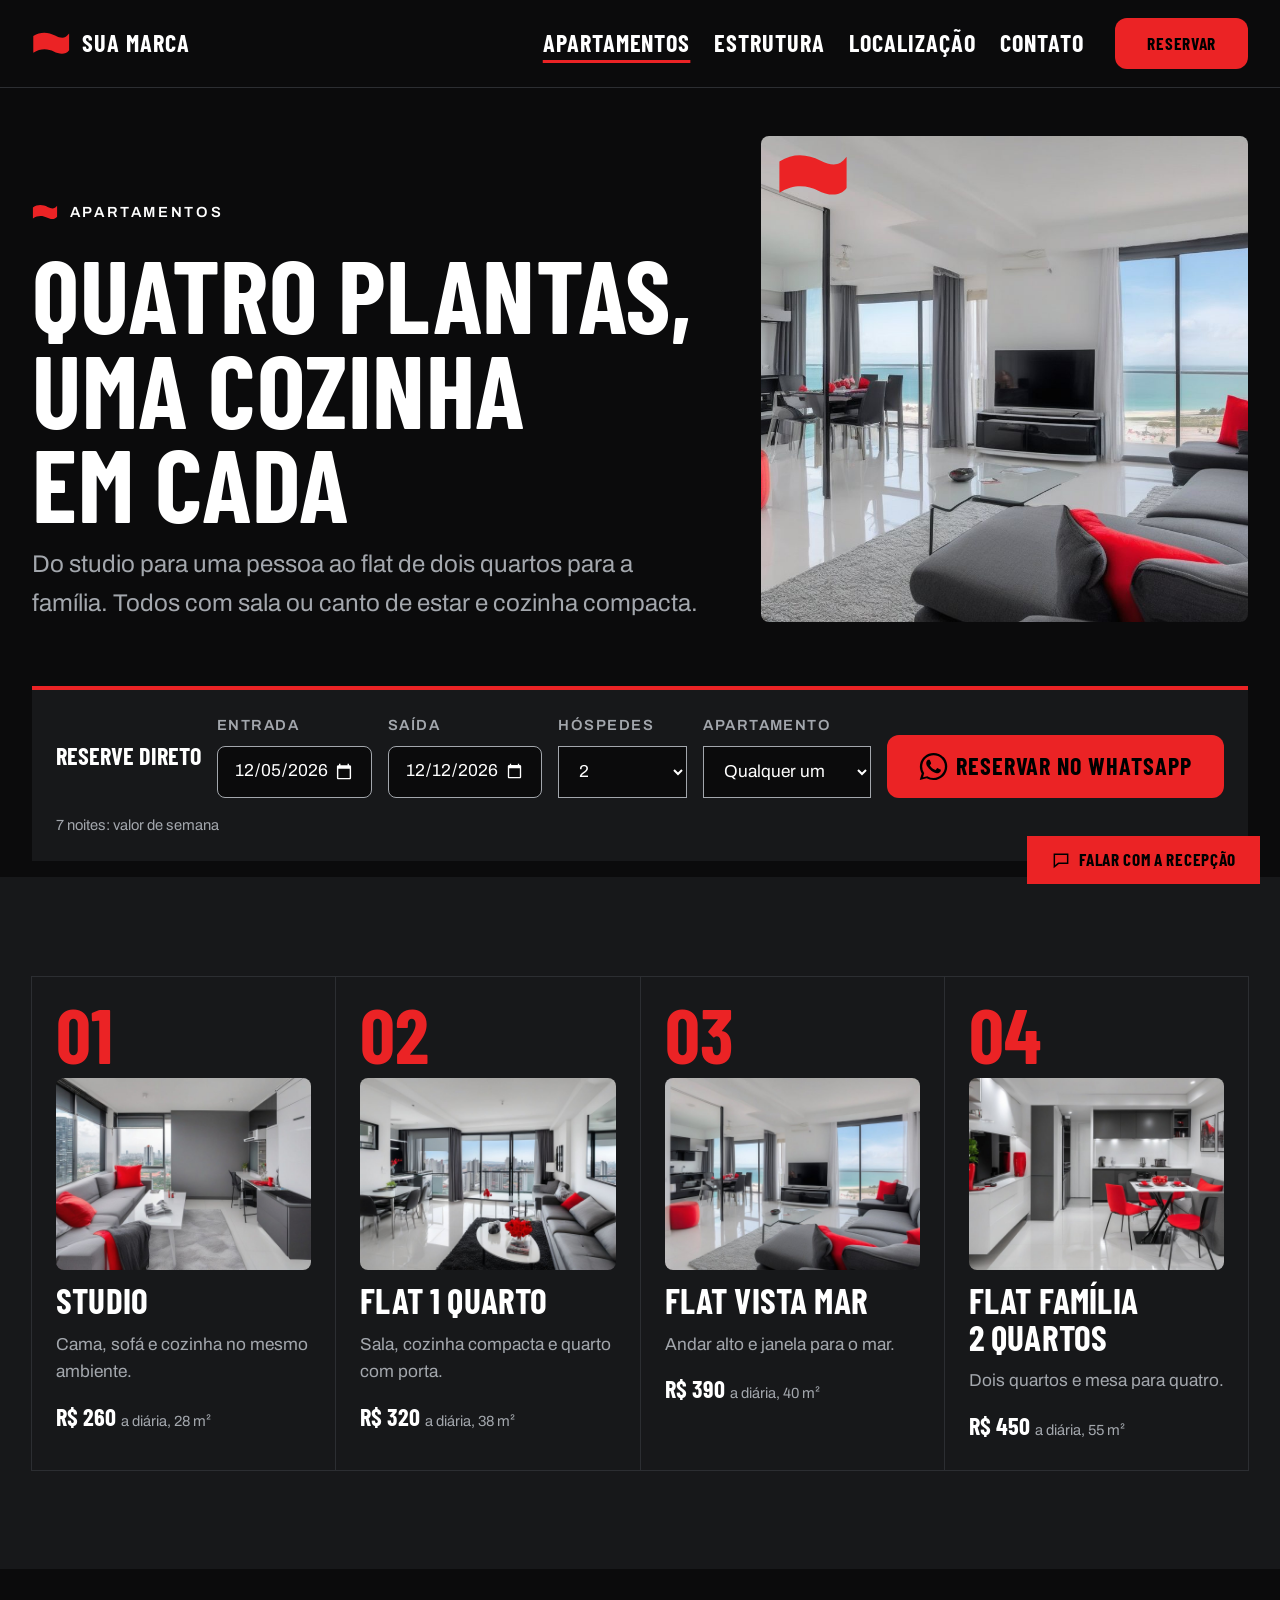
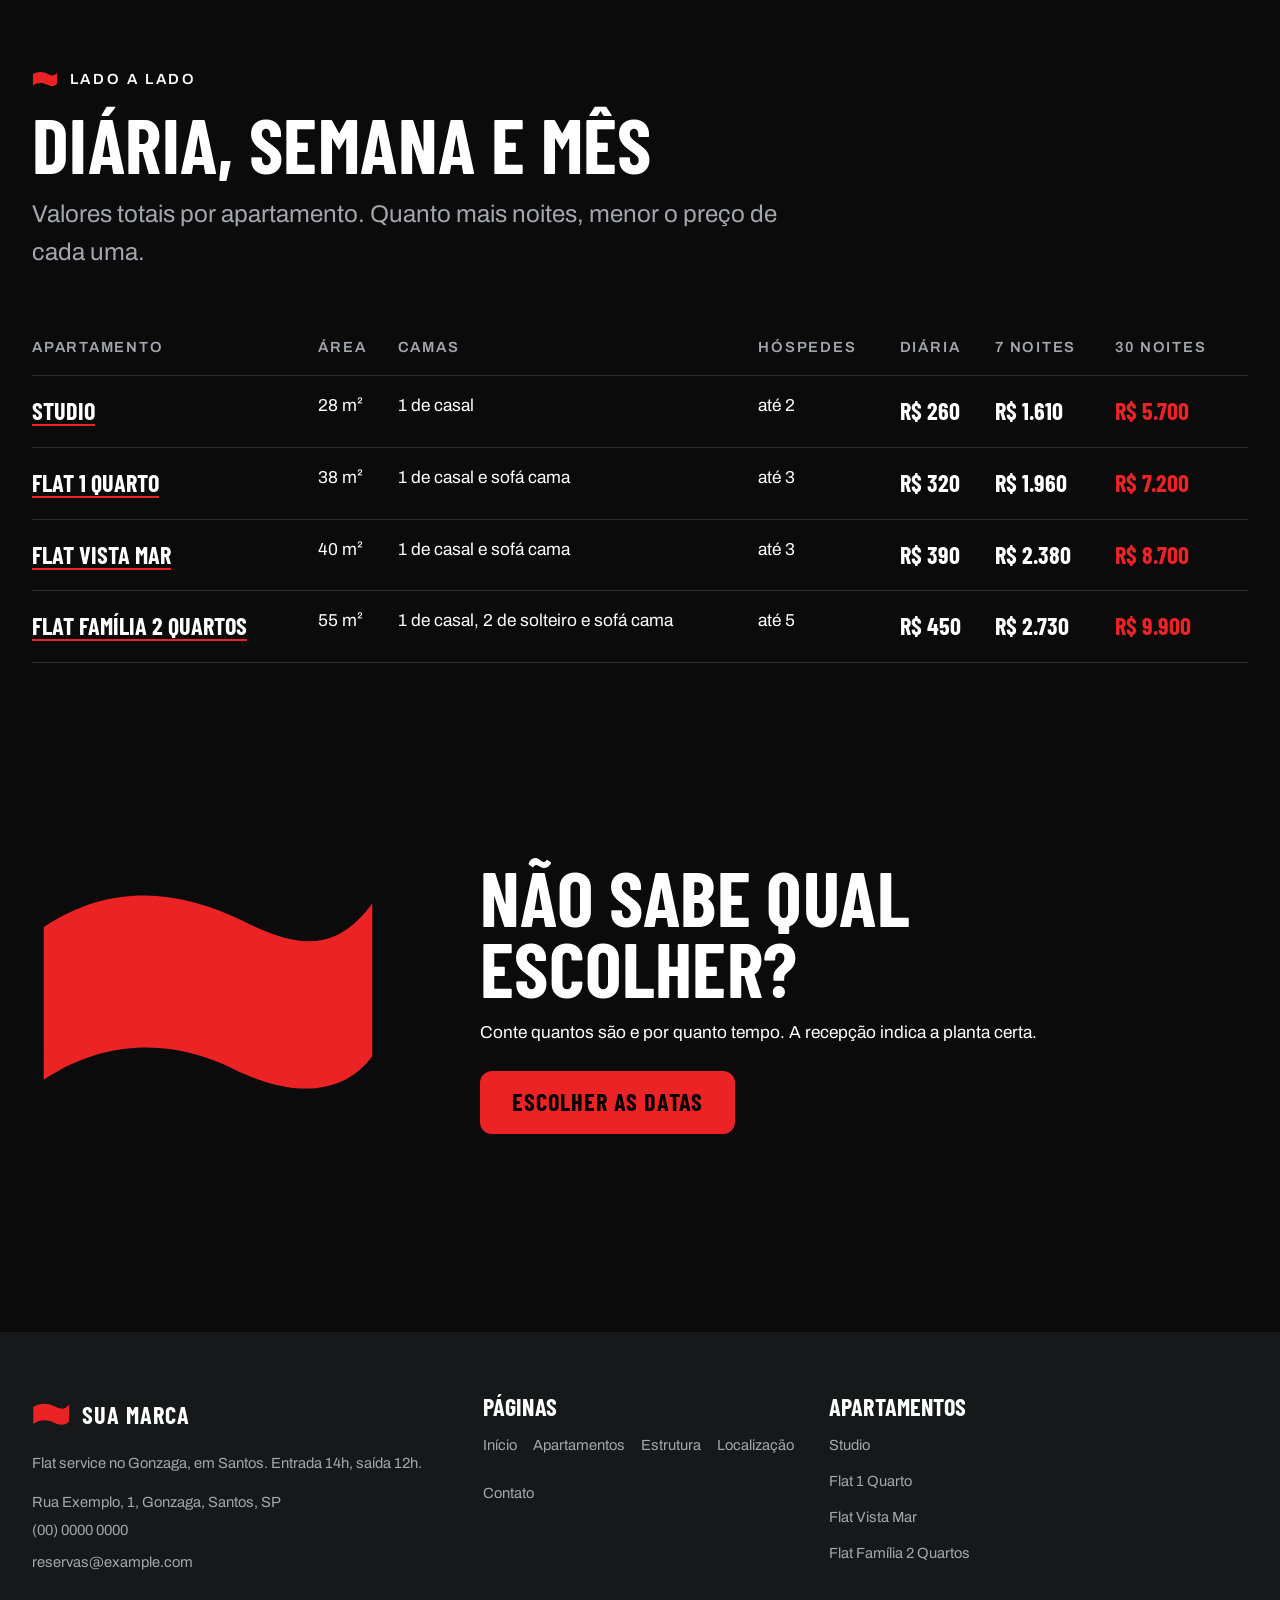
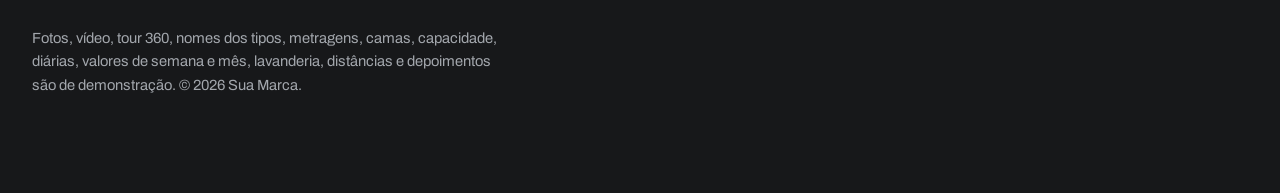
==== commit d04fa2b4: "Vídeo do topo sem trânsito, fotos e tour 360 novos" ====
--- a/apartamentos.html
+++ b/apartamentos.html
@@ -21,7 +21,7 @@
 <link rel="stylesheet" href="css/tokens.css?v=4b7192af">
 <link rel="stylesheet" href="css/base.css?v=050fb767">
 <link rel="stylesheet" href="css/site.css?v=db45682c">
-<script type="application/ld+json">{"@context": "https://schema.org", "@type": "Hotel", "name": "Sua Marca", "description": "Flat service com 72 apartamentos com sala, cozinha compacta e quarto no Gonzaga, em Santos.", "url": "https://lugusofficial.github.io/flat-service-santos/", "telephone": "+0000000000", "email": "reservas@example.com", "checkinTime": "14:00", "checkoutTime": "12:00", "numberOfRooms": 72, "address": {"@type": "PostalAddress", "streetAddress": "Rua Exemplo, 1", "addressLocality": "Santos", "addressRegion": "SP", "addressCountry": "BR"}, "amenityFeature": [{"@type": "LocationFeatureSpecification", "name": "Cozinha compacta", "value": true}, {"@type": "LocationFeatureSpecification", "name": "Café da manhã", "value": true}, {"@type": "LocationFeatureSpecification", "name": "Sala de eventos", "value": true}, {"@type": "LocationFeatureSpecification", "name": "Wifi grátis", "value": true}]}</script>
+<script type="application/ld+json">{"@context": "https://schema.org", "@type": "Hotel", "name": "Sua Marca", "description": "Flat service com apartamentos de sala, cozinha compacta e quarto no Gonzaga, em Santos.", "url": "https://lugusofficial.github.io/flat-service-santos/", "telephone": "+0000000000", "email": "reservas@example.com", "checkinTime": "14:00", "checkoutTime": "12:00", "address": {"@type": "PostalAddress", "streetAddress": "Rua Exemplo, 1", "addressLocality": "Santos", "addressRegion": "SP", "addressCountry": "BR"}, "amenityFeature": [{"@type": "LocationFeatureSpecification", "name": "Cozinha compacta", "value": true}, {"@type": "LocationFeatureSpecification", "name": "Café da manhã", "value": true}, {"@type": "LocationFeatureSpecification", "name": "Sala de eventos", "value": true}, {"@type": "LocationFeatureSpecification", "name": "Wifi grátis", "value": true}]}</script>
 <script src="js/main.js?v=2a4c74f6" defer></script>
 <script src="js/atendente.js?v=bc382a31" defer></script>
 </head>
@@ -72,21 +72,21 @@
       <div class="aptos linhas" data-reveal-filhos>
         <a class="apto" href="studio.html">
           <span class="apto__num">01</span>
-          <img src="assets/studio-1.jpg" alt="Studio com cama de casal, sofá grafite, mesa redonda e cozinha compacta branca junto à janela" width="1216" height="832" loading="lazy" decoding="async">
+          <img src="assets/studio-1.jpg" alt="Studio com sofá grafite e almofadas vermelhas, bancada de cozinha e janela grande para os prédios da cidade" width="1216" height="832" loading="lazy" decoding="async">
           <h3>Studio</h3>
           <p>Cama, sofá e cozinha no mesmo ambiente.</p>
           <p class="apto__preco">R$ 260 <small>a diária, 28 m²</small></p>
         </a>
         <a class="apto" href="flat-1-quarto.html">
           <span class="apto__num">02</span>
-          <img src="assets/umquarto-1.jpg" alt="Sala do flat com sofá de couro preto, TV, mesa para dois, cozinha compacta e porta para a sacada" width="1216" height="832" loading="lazy" decoding="async">
+          <img src="assets/umquarto-1.jpg" alt="Sala do flat com sofá grafite, mesa de jantar preta, TV e janelas grandes para a cidade" width="1216" height="832" loading="lazy" decoding="async">
           <h3>Flat 1 Quarto</h3>
           <p>Sala, cozinha compacta e quarto com porta.</p>
           <p class="apto__preco">R$ 320 <small>a diária, 38 m²</small></p>
         </a>
         <a class="apto" href="flat-vista-mar.html">
           <span class="apto__num">03</span>
-          <img src="assets/vista-1.jpg" alt="Sala do flat em andar alto com janela grande para a praia e o mar de Santos, sofá grafite e almofada vermelha" width="1216" height="832" loading="lazy" decoding="async">
+          <img src="assets/vista-1.jpg" alt="Sala do flat em andar alto com janela para o mar, sofá grafite e almofadas vermelhas" width="1216" height="832" loading="lazy" decoding="async">
           <h3>Flat Vista Mar</h3>
           <p>Andar alto e janela para o mar.</p>
           <p class="apto__preco">R$ 390 <small>a diária, 40 m²</small></p>
@@ -159,7 +159,7 @@
     <div class="rodape">
       <div class="stack">
         <a class="brand" href="index.html" aria-label="Sua Marca, página inicial"><svg class="brand__bandeira" viewBox="0 0 60 40" aria-hidden="true" focusable="false"><path d="M2 8C14 0 26 2 36 7s16 5 22-3v26c-6 8-16 6-24 2S14 26 2 34z" fill="currentColor"/></svg><span>Sua Marca</span></a>
-        <p>Flat service com 72 apartamentos no Gonzaga, em Santos. Entrada 14h, saída 12h.</p>
+        <p>Flat service no Gonzaga, em Santos. Entrada 14h, saída 12h.</p>
         <p>Rua Exemplo, 1, Gonzaga, Santos, SP<br><a href="tel:+0000000000">(00) 0000 0000</a><br><a href="mailto:reservas@example.com">reservas@example.com</a></p>
       </div>
       <nav aria-label="Rodapé">
